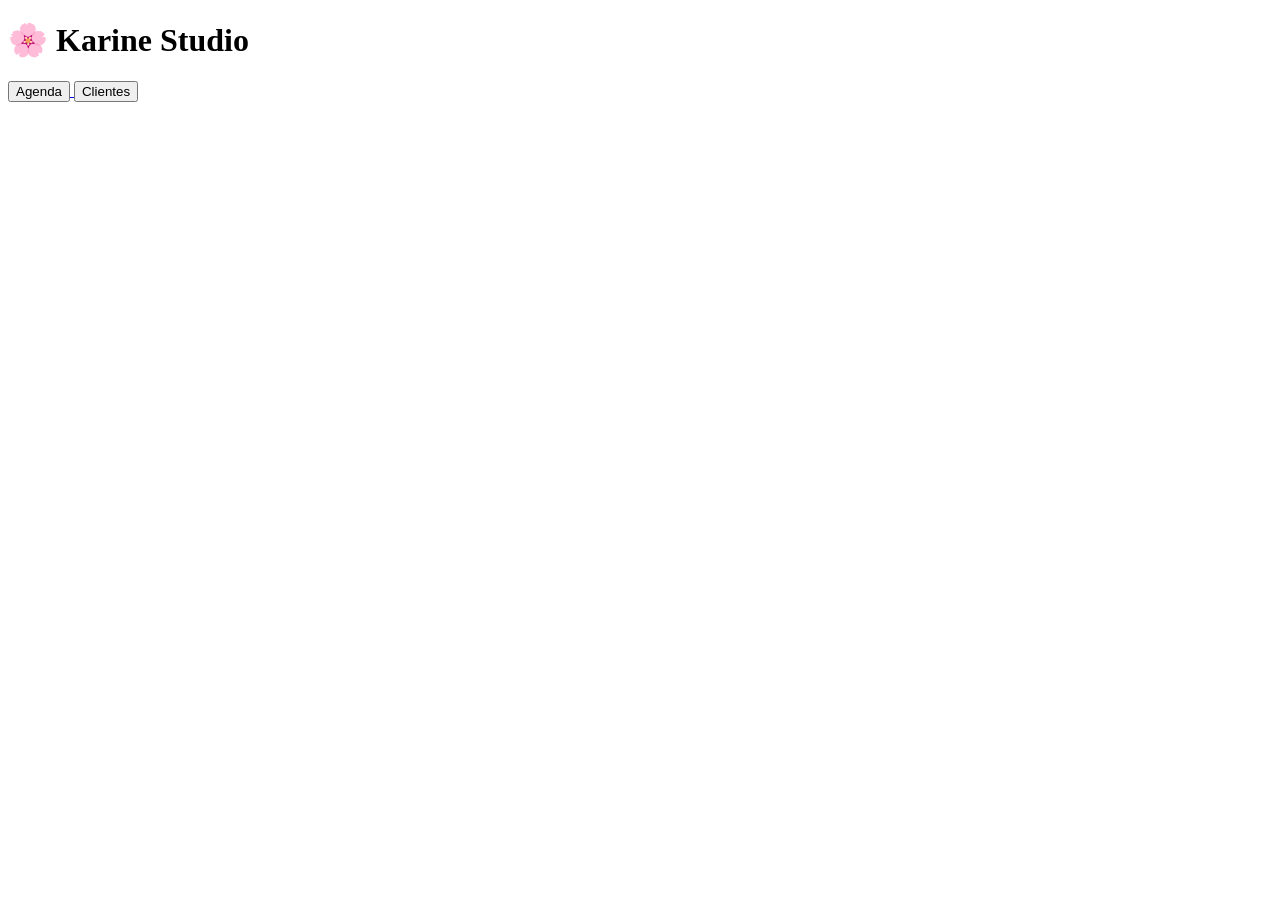
==== index.html @ 6435d078 "Add files via upload" ====
<!DOCTYPE html>
<html lang="pt-br">
<head>
<meta charset="UTF-8">
<meta name="viewport" content="width=device-width, initial-scale=1.0">

<title>Karine Studio</title>

<link rel="stylesheet" href="css/style.css">
</head>

<body>

<div class="container">

<h1>🌸 Karine Studio</h1>

<div class="menu">

<a href="agendamentos.html">
<button>Agenda</button>
</a>

<a href="clientes.html">
<button>Clientes</button>
</a>

</div>

</div>

</body>
</html>
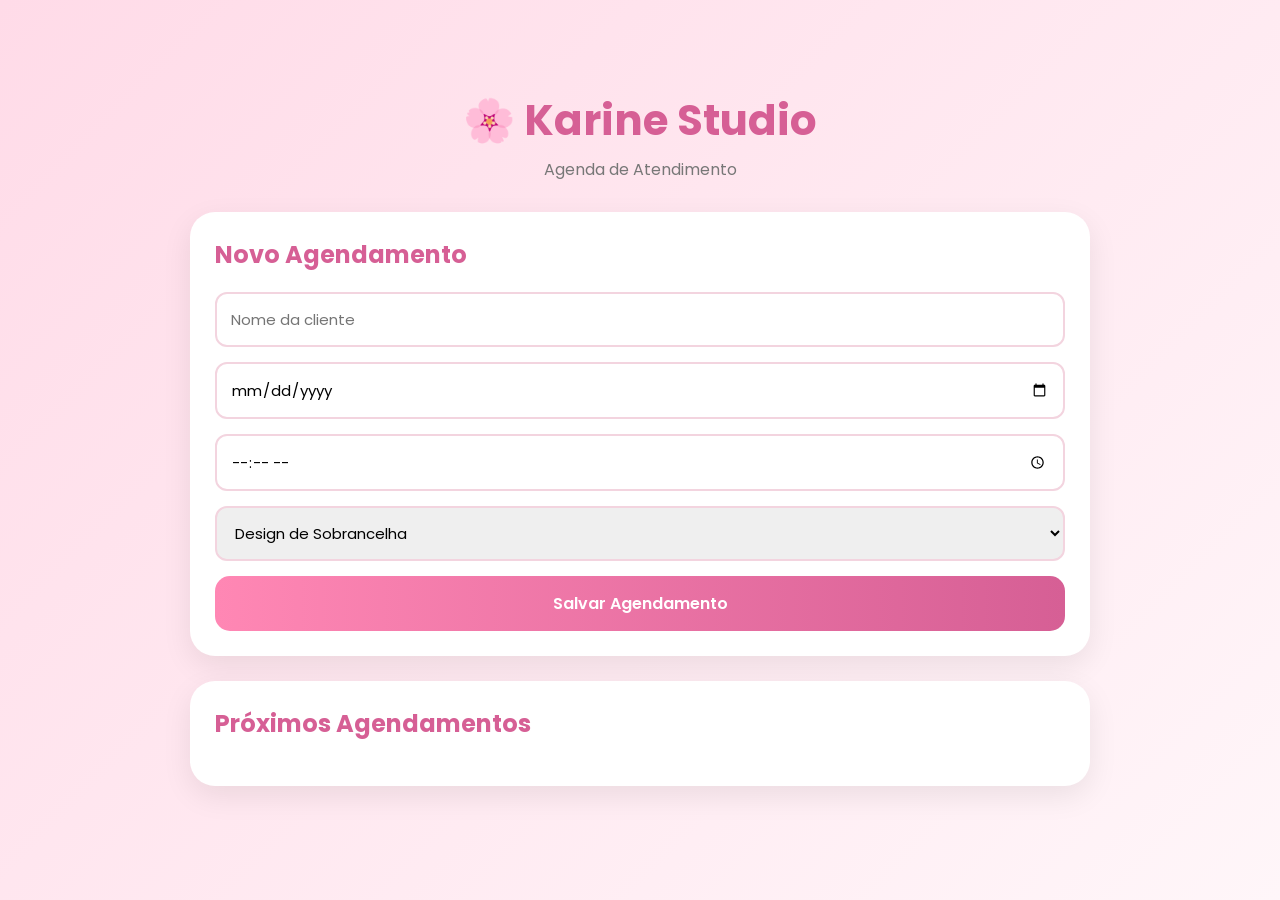
==== commit 47c40bf9: "Add files via upload" ====
--- a/index.html
+++ b/index.html
@@ -1,33 +1,67 @@
 <!DOCTYPE html>
-<html lang="pt-br">
+<html lang="pt-BR">
 <head>
 <meta charset="UTF-8">
 <meta name="viewport" content="width=device-width, initial-scale=1.0">
 
 <title>Karine Studio</title>
 
-<link rel="stylesheet" href="css/style.css">
+<link rel="stylesheet" href="style.css">
+
+<link rel="preconnect" href="https://fonts.googleapis.com">
+<link href="https://fonts.googleapis.com/css2?family=Poppins:wght@300;400;500;600;700&display=swap" rel="stylesheet">
+
 </head>
 
 <body>
 
 <div class="container">
 
+<header>
+
 <h1>🌸 Karine Studio</h1>
 
-<div class="menu">
+<p>Agenda de Atendimento</p>
 
-<a href="agendamentos.html">
-<button>Agenda</button>
-</a>
+</header>
 
-<a href="clientes.html">
-<button>Clientes</button>
-</a>
+<div class="card">
+
+<h2>Novo Agendamento</h2>
+
+<input type="text" id="nome" placeholder="Nome da cliente">
+
+<input type="date" id="data">
+
+<input type="time" id="hora">
+
+<select id="servico">
+
+<option>Design de Sobrancelha</option>
+<option>Design com Henna</option>
+<option>Brow Lamination</option>
+<option>Cílios Brasileiro</option>
+<option>Cílios 3D Egípcio</option>
+
+</select>
+
+<button onclick="salvarAgendamento()">
+Salvar Agendamento
+</button>
+
+</div>
+
+<div class="card">
+
+<h2>Próximos Agendamentos</h2>
+
+<div id="lista"></div>
 
 </div>
 
 </div>
 
+<script src="script.js"></script>
+
 </body>
 </html>
--- a/style.css
+++ b/style.css
@@ -0,0 +1,166 @@
+*{
+margin:0;
+padding:0;
+box-sizing:border-box;
+font-family:'Poppins',sans-serif;
+}
+
+body{
+
+background:
+linear-gradient(
+135deg,
+#ffdbe8,
+#fff6f9
+);
+
+min-height:100vh;
+
+display:flex;
+justify-content:center;
+align-items:center;
+
+padding:30px;
+
+}
+
+.container{
+
+width:100%;
+max-width:900px;
+
+}
+
+header{
+
+text-align:center;
+margin-bottom:30px;
+
+}
+
+header h1{
+
+font-size:42px;
+color:#d65f95;
+
+}
+
+header p{
+
+color:#777;
+margin-top:5px;
+
+}
+
+.card{
+
+background:white;
+
+padding:25px;
+
+border-radius:25px;
+
+box-shadow:
+0 10px 30px rgba(0,0,0,.08);
+
+margin-bottom:25px;
+
+}
+
+.card h2{
+
+margin-bottom:20px;
+color:#d65f95;
+
+}
+
+input,
+select{
+
+width:100%;
+
+padding:14px;
+
+margin-bottom:15px;
+
+border:2px solid #f3d4df;
+
+border-radius:12px;
+
+outline:none;
+
+font-size:15px;
+
+}
+
+input:focus,
+select:focus{
+
+border-color:#d65f95;
+
+}
+
+button{
+
+width:100%;
+
+padding:15px;
+
+border:none;
+
+border-radius:15px;
+
+background:
+linear-gradient(
+90deg,
+#ff87b4,
+#d65f95
+);
+
+color:white;
+
+font-size:16px;
+
+font-weight:600;
+
+cursor:pointer;
+
+transition:.3s;
+
+}
+
+button:hover{
+
+transform:translateY(-2px);
+
+}
+
+.agendamento{
+
+background:#fff6fa;
+
+border-left:6px solid #d65f95;
+
+padding:15px;
+
+border-radius:12px;
+
+margin-bottom:12px;
+
+}
+
+.agendamento strong{
+
+display:block;
+color:#d65f95;
+
+}
+
+.agendamento span{
+
+display:block;
+color:#555;
+
+margin-top:4px;
+
+}
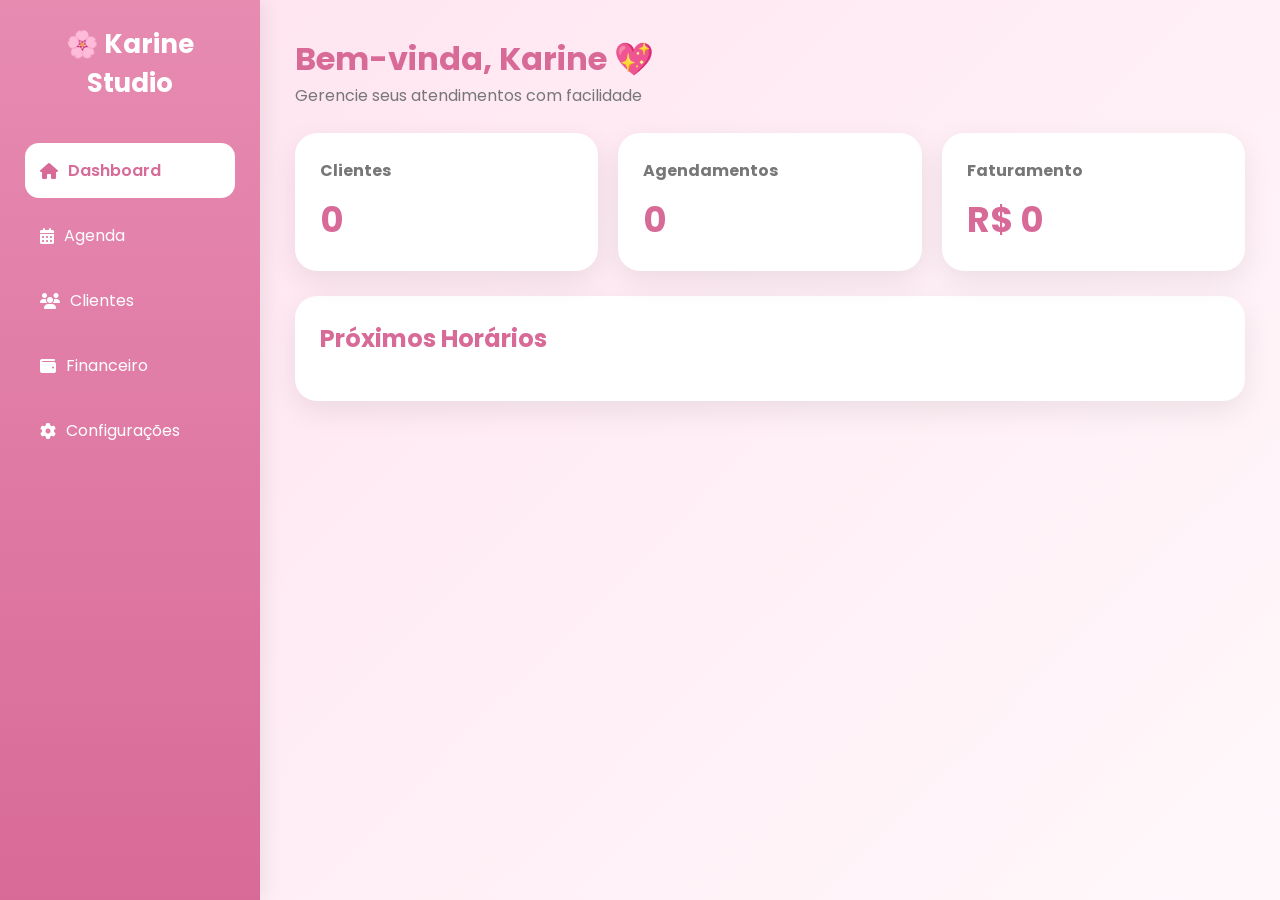
==== commit a38faa10: "Add files via upload" ====
--- a/index.html
+++ b/index.html
@@ -1,67 +1,288 @@
-<!DOCTYPE html>
-<html lang="pt-BR">
-<head>
-<meta charset="UTF-8">
-<meta name="viewport" content="width=device-width, initial-scale=1.0">
-
-<title>Karine Studio</title>
-
-<link rel="stylesheet" href="style.css">
-
-<link rel="preconnect" href="https://fonts.googleapis.com">
-<link href="https://fonts.googleapis.com/css2?family=Poppins:wght@300;400;500;600;700&display=swap" rel="stylesheet">
-
-</head>
-
-<body>
-
-<div class="container">
-
-<header>
-
-<h1>🌸 Karine Studio</h1>
-
-<p>Agenda de Atendimento</p>
-
-</header>
-
-<div class="card">
-
-<h2>Novo Agendamento</h2>
-
-<input type="text" id="nome" placeholder="Nome da cliente">
-
-<input type="date" id="data">
-
-<input type="time" id="hora">
-
-<select id="servico">
-
-<option>Design de Sobrancelha</option>
-<option>Design com Henna</option>
-<option>Brow Lamination</option>
-<option>Cílios Brasileiro</option>
-<option>Cílios 3D Egípcio</option>
-
-</select>
-
-<button onclick="salvarAgendamento()">
-Salvar Agendamento
-</button>
-
-</div>
-
-<div class="card">
-
-<h2>Próximos Agendamentos</h2>
-
-<div id="lista"></div>
-
-</div>
-
-</div>
-
-<script src="script.js"></script>
-
-</body>
+<!DOCTYPE html>
+<html lang="pt-BR">
+
+<head>
+
+<meta charset="UTF-8">
+<meta name="viewport" content="width=device-width, initial-scale=1.0">
+
+<title>Karine Studio</title>
+
+<link rel="stylesheet" href="style.css">
+
+<link rel="preconnect" href="https://fonts.googleapis.com">
+
+<link href="https://fonts.googleapis.com/css2?family=Poppins:wght@300;400;500;600;700&display=swap" rel="stylesheet">
+
+<link rel="stylesheet"
+href="https://cdnjs.cloudflare.com/ajax/libs/font-awesome/6.5.1/css/all.min.css">
+
+</head>
+
+<body>
+
+<div class="sidebar">
+
+<div class="logo">
+
+<h2>🌸 Karine Studio</h2>
+
+</div>
+
+<ul>
+
+<li class="active" onclick="mostrarTela('dashboard')">
+<i class="fa-solid fa-house"></i>
+Dashboard
+</li>
+
+<li onclick="mostrarTela('agenda')">
+<i class="fa-solid fa-calendar-days"></i>
+Agenda
+</li>
+
+<li onclick="mostrarTela('clientes')">
+<i class="fa-solid fa-users"></i>
+Clientes
+</li>
+
+<li onclick="mostrarTela('financeiro')">
+<i class="fa-solid fa-wallet"></i>
+Financeiro
+</li>
+
+<li onclick="mostrarTela('config')">
+<i class="fa-solid fa-gear"></i>
+Configurações
+</li>
+
+</ul>
+
+</div>
+
+<div class="main">
+
+<header>
+
+<h1>Bem-vinda, Karine 💖</h1>
+
+<p>Gerencie seus atendimentos com facilidade</p>
+
+</header>
+
+<!-- DASHBOARD -->
+
+<section id="dashboard" class="tela ativa">
+
+<div class="cards">
+
+<div class="card">
+
+<h3>Clientes</h3>
+
+<span id="totalClientes">
+0
+</span>
+
+</div>
+
+<div class="card">
+
+<h3>Agendamentos</h3>
+
+<span id="totalAgendamentos">
+0
+</span>
+
+</div>
+
+<div class="card">
+
+<h3>Faturamento</h3>
+
+<span id="faturamento">
+R$ 0
+</span>
+
+</div>
+
+</div>
+
+<div class="box">
+
+<h2>Próximos Horários</h2>
+
+<div id="proximosAgendamentos">
+
+</div>
+
+</div>
+
+</section>
+
+<!-- AGENDA -->
+
+<section id="agenda" class="tela">
+
+<div class="box">
+
+<h2>Novo Agendamento</h2>
+
+<input
+type="text"
+id="nome"
+placeholder="Nome da Cliente">
+
+<input
+type="text"
+id="telefone"
+placeholder="Telefone">
+
+<input
+type="date"
+id="data">
+
+<input
+type="time"
+id="hora">
+
+<select id="servico">
+
+<option>
+Design de Sobrancelha
+</option>
+
+<option>
+Design com Henna
+</option>
+
+<option>
+Brow Lamination
+</option>
+
+<option>
+Cílios Brasileiro
+</option>
+
+<option>
+Cílios 3D Egípcio
+</option>
+
+</select>
+
+<input
+type="number"
+id="valor"
+placeholder="Valor do Serviço">
+
+<button onclick="salvarAgendamento()">
+
+Salvar Agendamento
+
+</button>
+
+</div>
+
+<div class="box">
+
+<h2>Lista de Agendamentos</h2>
+
+<div id="listaAgenda">
+
+</div>
+
+</div>
+
+</section>
+
+<!-- CLIENTES -->
+
+<section id="clientes" class="tela">
+
+<div class="box">
+
+<h2>Cadastro de Clientes</h2>
+
+<input
+type="text"
+id="clienteNome"
+placeholder="Nome">
+
+<input
+type="text"
+id="clienteTelefone"
+placeholder="Telefone">
+
+<button onclick="salvarCliente()">
+
+Cadastrar Cliente
+
+</button>
+
+</div>
+
+<div class="box">
+
+<h2>Clientes Cadastrados</h2>
+
+<div id="listaClientes">
+
+</div>
+
+</div>
+
+</section>
+
+<!-- FINANCEIRO -->
+
+<section id="financeiro" class="tela">
+
+<div class="box">
+
+<h2>Resumo Financeiro</h2>
+
+<div id="listaFinanceiro">
+
+</div>
+
+</div>
+
+</section>
+
+<!-- CONFIGURAÇÕES -->
+
+<section id="config" class="tela">
+
+<div class="box">
+
+<h2>Configurações</h2>
+
+<p>
+
+Karine Studio v1.0
+
+</p>
+
+<p>
+
+Sistema Offline
+
+</p>
+
+<p>
+
+Dados salvos no navegador
+
+</p>
+
+</div>
+
+</section>
+
+</div>
+
+<script src="script.js"></script>
+
+</body>
+
 </html>
--- a/style.css
+++ b/style.css
@@ -1,166 +1,368 @@
-*{
-margin:0;
-padding:0;
-box-sizing:border-box;
-font-family:'Poppins',sans-serif;
-}
-
-body{
-
-background:
-linear-gradient(
-135deg,
-#ffdbe8,
-#fff6f9
-);
-
-min-height:100vh;
-
-display:flex;
-justify-content:center;
-align-items:center;
-
-padding:30px;
-
-}
-
-.container{
-
-width:100%;
-max-width:900px;
-
-}
-
-header{
-
-text-align:center;
-margin-bottom:30px;
-
-}
-
-header h1{
-
-font-size:42px;
-color:#d65f95;
-
-}
-
-header p{
-
-color:#777;
-margin-top:5px;
-
-}
-
-.card{
-
-background:white;
-
-padding:25px;
-
-border-radius:25px;
-
-box-shadow:
-0 10px 30px rgba(0,0,0,.08);
-
-margin-bottom:25px;
-
-}
-
-.card h2{
-
-margin-bottom:20px;
-color:#d65f95;
-
-}
-
-input,
-select{
-
-width:100%;
-
-padding:14px;
-
-margin-bottom:15px;
-
-border:2px solid #f3d4df;
-
-border-radius:12px;
-
-outline:none;
-
-font-size:15px;
-
-}
-
-input:focus,
-select:focus{
-
-border-color:#d65f95;
-
-}
-
-button{
-
-width:100%;
-
-padding:15px;
-
-border:none;
-
-border-radius:15px;
-
-background:
-linear-gradient(
-90deg,
-#ff87b4,
-#d65f95
-);
-
-color:white;
-
-font-size:16px;
-
-font-weight:600;
-
-cursor:pointer;
-
-transition:.3s;
-
-}
-
-button:hover{
-
-transform:translateY(-2px);
-
-}
-
-.agendamento{
-
-background:#fff6fa;
-
-border-left:6px solid #d65f95;
-
-padding:15px;
-
-border-radius:12px;
-
-margin-bottom:12px;
-
-}
-
-.agendamento strong{
-
-display:block;
-color:#d65f95;
-
-}
-
-.agendamento span{
-
-display:block;
-color:#555;
-
-margin-top:4px;
-
+*{
+margin:0;
+padding:0;
+box-sizing:border-box;
+font-family:'Poppins',sans-serif;
+}
+
+body{
+
+background:
+linear-gradient(
+135deg,
+#ffe3ef,
+#fff8fb
+);
+
+display:flex;
+min-height:100vh;
+
+}
+
+/* MENU LATERAL */
+
+.sidebar{
+
+width:260px;
+
+background:
+linear-gradient(
+180deg,
+#e78bb1,
+#d86a98
+);
+
+color:white;
+
+padding:25px;
+
+box-shadow:
+4px 0 20px rgba(0,0,0,.08);
+
+}
+
+.logo{
+
+text-align:center;
+margin-bottom:40px;
+
+}
+
+.logo h2{
+
+font-size:26px;
+font-weight:700;
+
+}
+
+.sidebar ul{
+
+list-style:none;
+
+}
+
+.sidebar li{
+
+padding:15px;
+margin-bottom:10px;
+
+border-radius:14px;
+
+cursor:pointer;
+
+transition:.3s;
+
+display:flex;
+align-items:center;
+gap:10px;
+
+}
+
+.sidebar li:hover{
+
+background:rgba(255,255,255,.15);
+
+}
+
+.sidebar li.active{
+
+background:white;
+color:#d86a98;
+
+font-weight:600;
+
+}
+
+/* ÁREA PRINCIPAL */
+
+.main{
+
+flex:1;
+padding:35px;
+
+}
+
+header{
+
+margin-bottom:25px;
+
+}
+
+header h1{
+
+color:#d86a98;
+font-size:32px;
+
+}
+
+header p{
+
+color:#777;
+
+}
+
+/* CARDS */
+
+.cards{
+
+display:grid;
+
+grid-template-columns:
+repeat(auto-fit,minmax(220px,1fr));
+
+gap:20px;
+
+margin-bottom:25px;
+
+}
+
+.card{
+
+background:white;
+
+padding:25px;
+
+border-radius:22px;
+
+box-shadow:
+0 10px 30px rgba(0,0,0,.08);
+
+transition:.3s;
+
+}
+
+.card:hover{
+
+transform:translateY(-4px);
+
+}
+
+.card h3{
+
+color:#777;
+font-size:16px;
+
+}
+
+.card span{
+
+display:block;
+
+margin-top:10px;
+
+font-size:35px;
+
+font-weight:700;
+
+color:#d86a98;
+
+}
+
+/* BOXES */
+
+.box{
+
+background:white;
+
+padding:25px;
+
+border-radius:22px;
+
+box-shadow:
+0 10px 30px rgba(0,0,0,.08);
+
+margin-bottom:20px;
+
+}
+
+.box h2{
+
+color:#d86a98;
+margin-bottom:20px;
+
+}
+
+/* FORMULÁRIOS */
+
+input,
+select{
+
+width:100%;
+
+padding:14px;
+
+margin-bottom:12px;
+
+border:2px solid #f2d6e2;
+
+border-radius:12px;
+
+outline:none;
+
+font-size:15px;
+
+transition:.3s;
+
+}
+
+input:focus,
+select:focus{
+
+border-color:#d86a98;
+
+}
+
+button{
+
+width:100%;
+
+padding:15px;
+
+border:none;
+
+border-radius:14px;
+
+background:
+linear-gradient(
+90deg,
+#ff9cc1,
+#d86a98
+);
+
+color:white;
+
+font-size:16px;
+
+font-weight:600;
+
+cursor:pointer;
+
+transition:.3s;
+
+}
+
+button:hover{
+
+transform:translateY(-2px);
+
+opacity:.95;
+
+}
+
+/* LISTAS */
+
+.item{
+
+background:#fff5fa;
+
+border-left:6px solid #d86a98;
+
+padding:15px;
+
+border-radius:14px;
+
+margin-bottom:12px;
+
+}
+
+.item strong{
+
+display:block;
+
+color:#d86a98;
+
+font-size:17px;
+
+}
+
+.item p{
+
+margin-top:5px;
+
+color:#555;
+
+}
+
+.item a{
+
+display:inline-block;
+
+margin-top:10px;
+
+background:#25d366;
+
+color:white;
+
+text-decoration:none;
+
+padding:10px 15px;
+
+border-radius:10px;
+
+font-size:14px;
+
+}
+
+/* TELAS */
+
+.tela{
+
+display:none;
+
+}
+
+.tela.ativa{
+
+display:block;
+
+}
+
+/* RESPONSIVO */
+
+@media(max-width:900px){
+
+body{
+
+flex-direction:column;
+
+}
+
+.sidebar{
+
+width:100%;
+
+}
+
+.main{
+
+padding:20px;
+
+}
+
+.cards{
+
+grid-template-columns:1fr;
+
+}
+
 }
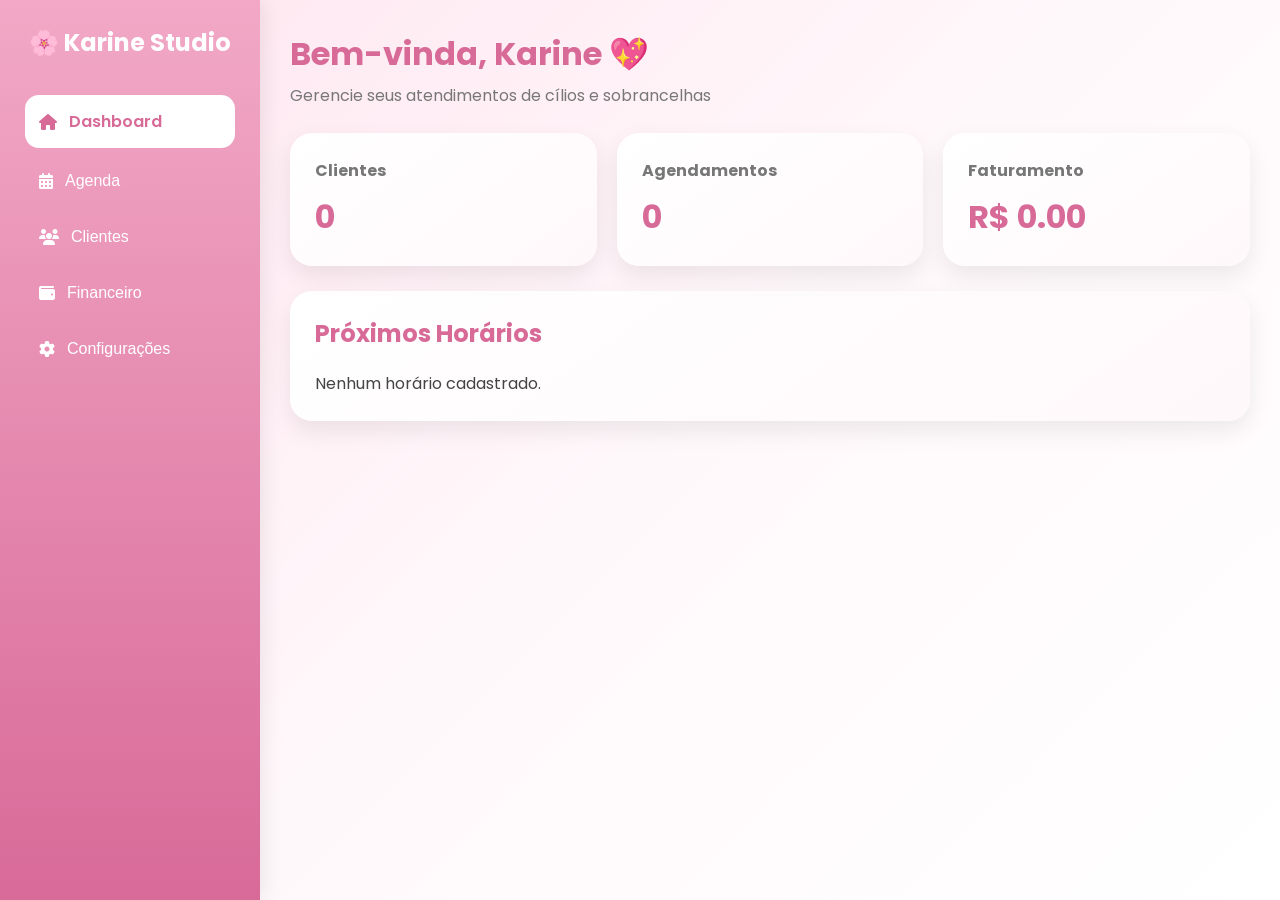
==== commit 8e4f02a4: "Add files via upload" ====
--- a/index.html
+++ b/index.html
@@ -24,34 +24,33 @@
 <div class="sidebar">
 
 <div class="logo">
-
 <h2>🌸 Karine Studio</h2>
-
 </div>
 
 <ul>
 
-<li class="active" onclick="mostrarTela('dashboard')">
+<li class="active"
+onclick="mostrarTela('dashboard', this)">
 <i class="fa-solid fa-house"></i>
 Dashboard
 </li>
 
-<li onclick="mostrarTela('agenda')">
+<li onclick="mostrarTela('agenda', this)">
 <i class="fa-solid fa-calendar-days"></i>
 Agenda
 </li>
 
-<li onclick="mostrarTela('clientes')">
+<li onclick="mostrarTela('clientes', this)">
 <i class="fa-solid fa-users"></i>
 Clientes
 </li>
 
-<li onclick="mostrarTela('financeiro')">
+<li onclick="mostrarTela('financeiro', this)">
 <i class="fa-solid fa-wallet"></i>
 Financeiro
 </li>
 
-<li onclick="mostrarTela('config')">
+<li onclick="mostrarTela('config', this)">
 <i class="fa-solid fa-gear"></i>
 Configurações
 </li>
@@ -66,7 +65,9 @@
 
 <h1>Bem-vinda, Karine 💖</h1>
 
-<p>Gerencie seus atendimentos com facilidade</p>
+<p>
+Gerencie seus atendimentos de cílios e sobrancelhas
+</p>
 
 </header>
 
@@ -77,33 +78,18 @@
 <div class="cards">
 
 <div class="card">
-
 <h3>Clientes</h3>
-
-<span id="totalClientes">
-0
-</span>
-
+<span id="totalClientes">0</span>
 </div>
 
 <div class="card">
-
 <h3>Agendamentos</h3>
-
-<span id="totalAgendamentos">
-0
-</span>
-
+<span id="totalAgendamentos">0</span>
 </div>
 
 <div class="card">
-
 <h3>Faturamento</h3>
-
-<span id="faturamento">
-R$ 0
-</span>
-
+<span id="faturamento">R$ 0,00</span>
 </div>
 
 </div>
@@ -114,6 +100,8 @@
 
 <div id="proximosAgendamentos">
 
+<p>Nenhum horário cadastrado.</p>
+
 </div>
 
 </div>
@@ -131,7 +119,7 @@
 <input
 type="text"
 id="nome"
-placeholder="Nome da Cliente">
+placeholder="Nome da cliente">
 
 <input
 type="text"
@@ -148,47 +136,33 @@
 
 <select id="servico">
 
-<option>
-Design de Sobrancelha
-</option>
-
-<option>
-Design com Henna
-</option>
-
-<option>
-Brow Lamination
-</option>
-
-<option>
-Cílios Brasileiro
-</option>
-
-<option>
-Cílios 3D Egípcio
-</option>
+<option>Design de Sobrancelha</option>
+<option>Design com Henna</option>
+<option>Brow Lamination</option>
+<option>Cílios Brasileiro</option>
+<option>Cílios 3D Egípcio</option>
 
 </select>
 
 <input
 type="number"
 id="valor"
-placeholder="Valor do Serviço">
+placeholder="Valor do serviço">
 
 <button onclick="salvarAgendamento()">
-
 Salvar Agendamento
-
 </button>
 
 </div>
 
 <div class="box">
 
-<h2>Lista de Agendamentos</h2>
+<h2>Agendamentos</h2>
 
 <div id="listaAgenda">
 
+<p>Nenhum agendamento cadastrado.</p>
+
 </div>
 
 </div>
@@ -201,12 +175,12 @@
 
 <div class="box">
 
-<h2>Cadastro de Clientes</h2>
+<h2>Cadastrar Cliente</h2>
 
 <input
 type="text"
 id="clienteNome"
-placeholder="Nome">
+placeholder="Nome da cliente">
 
 <input
 type="text"
@@ -227,6 +201,8 @@
 
 <div id="listaClientes">
 
+<p>Nenhum cliente cadastrado.</p>
+
 </div>
 
 </div>
@@ -239,17 +215,19 @@
 
 <div class="box">
 
-<h2>Resumo Financeiro</h2>
+<h2>Financeiro</h2>
 
 <div id="listaFinanceiro">
 
-</div>
-
-</div>
-
-</section>
-
-<!-- CONFIGURAÇÕES -->
+<p>Nenhum atendimento finalizado.</p>
+
+</div>
+
+</div>
+
+</section>
+
+<!-- CONFIG -->
 
 <section id="config" class="tela">
 
@@ -257,23 +235,10 @@
 
 <h2>Configurações</h2>
 
-<p>
-
-Karine Studio v1.0
-
-</p>
-
-<p>
-
-Sistema Offline
-
-</p>
-
-<p>
-
-Dados salvos no navegador
-
-</p>
+<p>🌸 Karine Studio v1.0</p>
+<p>💾 Dados salvos no navegador</p>
+<p>📱 Integração WhatsApp</p>
+<p>💖 Sistema Offline</p>
 
 </div>
 
--- a/style.css
+++ b/style.css
@@ -1,3 +1,7 @@
+/* ==========================
+   RESET
+========================== */
+
 *{
 margin:0;
 padding:0;
@@ -6,363 +10,490 @@
 }
 
 body{
+display:flex;
+min-height:100vh;
+background:linear-gradient(
+135deg,
+#ffe5ef 0%,
+#fff8fb 50%,
+#ffffff 100%
+);
+color:#444;
+}
+
+/* ==========================
+   MENU LATERAL
+========================== */
+
+.sidebar{
+
+width:260px;
+
+background:
+linear-gradient(
+180deg,
+#f2a8c6,
+#d86a98
+);
+
+color:white;
+
+padding:25px;
+
+position:fixed;
+
+left:0;
+top:0;
+
+height:100vh;
+
+overflow-y:auto;
+
+box-shadow:
+4px 0 20px rgba(0,0,0,.08);
+
+}
+
+.logo{
+
+text-align:center;
+
+margin-bottom:35px;
+
+}
+
+.logo h2{
+
+font-size:24px;
+
+font-weight:700;
+
+}
+
+.sidebar ul{
+
+list-style:none;
+
+}
+
+.sidebar li{
+
+padding:14px;
+
+border-radius:14px;
+
+margin-bottom:10px;
+
+cursor:pointer;
+
+display:flex;
+
+align-items:center;
+
+gap:12px;
+
+transition:.3s;
+
+font-weight:500;
+
+}
+
+.sidebar li:hover{
+
+background:
+rgba(255,255,255,.15);
+
+}
+
+.sidebar li.active{
+
+background:white;
+
+color:#d86a98;
+
+font-weight:600;
+
+}
+
+/* ==========================
+   CONTEÚDO
+========================== */
+
+.main{
+
+margin-left:260px;
+
+width:100%;
+
+padding:30px;
+
+}
+
+header{
+
+margin-bottom:25px;
+
+}
+
+header h1{
+
+font-size:32px;
+
+color:#d86a98;
+
+margin-bottom:5px;
+
+}
+
+header p{
+
+color:#777;
+
+}
+
+/* ==========================
+   CARDS DASHBOARD
+========================== */
+
+.cards{
+
+display:grid;
+
+grid-template-columns:
+repeat(auto-fit,minmax(220px,1fr));
+
+gap:20px;
+
+margin-bottom:25px;
+
+}
+
+.card{
+
+background:white;
+
+padding:25px;
+
+border-radius:22px;
+
+box-shadow:
+0 10px 25px rgba(0,0,0,.08);
+
+transition:.3s;
+
+}
+
+.card:hover{
+
+transform:translateY(-4px);
+
+}
+
+.card h3{
+
+font-size:16px;
+
+color:#777;
+
+margin-bottom:10px;
+
+}
+
+.card span{
+
+font-size:32px;
+
+font-weight:700;
+
+color:#d86a98;
+
+}
+
+/* ==========================
+   BOXES
+========================== */
+
+.box{
+
+background:white;
+
+padding:25px;
+
+border-radius:22px;
+
+box-shadow:
+0 10px 25px rgba(0,0,0,.08);
+
+margin-bottom:20px;
+
+}
+
+.box h2{
+
+color:#d86a98;
+
+margin-bottom:20px;
+
+}
+
+/* ==========================
+   FORMULÁRIOS
+========================== */
+
+input,
+select{
+
+width:100%;
+
+padding:14px;
+
+margin-bottom:12px;
+
+border:2px solid #f3d8e4;
+
+border-radius:12px;
+
+outline:none;
+
+font-size:15px;
+
+transition:.3s;
+
+}
+
+input:focus,
+select:focus{
+
+border-color:#d86a98;
+
+}
+
+/* ==========================
+   BOTÕES
+========================== */
+
+button{
+
+width:100%;
+
+padding:14px;
+
+border:none;
+
+border-radius:12px;
 
 background:
 linear-gradient(
 135deg,
-#ffe3ef,
+#ffb4d0,
+#d86a98
+);
+
+color:white;
+
+font-weight:600;
+
+cursor:pointer;
+
+transition:.3s;
+
+margin-top:5px;
+
+}
+
+button:hover{
+
+transform:translateY(-2px);
+
+box-shadow:
+0 8px 18px rgba(216,106,152,.30);
+
+}
+
+/* ==========================
+   AGENDAMENTOS
+========================== */
+
+.item{
+
+background:#fff5fa;
+
+border-left:6px solid #d86a98;
+
+padding:15px;
+
+border-radius:14px;
+
+margin-bottom:12px;
+
+}
+
+.item strong{
+
+display:block;
+
+font-size:17px;
+
+color:#d86a98;
+
+margin-bottom:6px;
+
+}
+
+.item p{
+
+margin-bottom:5px;
+
+color:#555;
+
+}
+
+/* ==========================
+   BOTÃO WHATSAPP
+========================== */
+
+.item a{
+
+display:inline-block;
+
+margin-top:10px;
+
+padding:10px 15px;
+
+border-radius:10px;
+
+background:#25D366;
+
+color:white;
+
+text-decoration:none;
+
+font-size:14px;
+
+font-weight:500;
+
+margin-right:8px;
+
+transition:.3s;
+
+}
+
+.item a:hover{
+
+transform:scale(1.03);
+
+}
+
+/* ==========================
+   TELAS
+========================== */
+
+.tela{
+
+display:none;
+
+}
+
+.tela.ativa{
+
+display:block;
+
+animation:fade .3s ease;
+
+}
+
+@keyframes fade{
+
+from{
+
+opacity:0;
+transform:translateY(10px);
+
+}
+
+to{
+
+opacity:1;
+transform:translateY(0);
+
+}
+
+}
+
+/* ==========================
+   SCROLL
+========================== */
+
+::-webkit-scrollbar{
+
+width:8px;
+
+}
+
+::-webkit-scrollbar-thumb{
+
+background:#d86a98;
+
+border-radius:20px;
+
+}
+
+/* ==========================
+   RESPONSIVO
+========================== */
+
+@media(max-width:900px){
+
+body{
+
+flex-direction:column;
+
+}
+
+.sidebar{
+
+position:relative;
+
+width:100%;
+
+height:auto;
+
+}
+
+.main{
+
+margin-left:0;
+
+padding:20px;
+
+}
+
+.cards{
+
+grid-template-columns:1fr;
+
+}
+
+header h1{
+
+font-size:26px;
+
+}
+
+}
+
+/* ==========================
+   EFEITO MÁRMORE
+========================== */
+
+.card,
+.box{
+
+background:
+linear-gradient(
+145deg,
+#ffffff,
 #fff8fb
 );
 
-display:flex;
-min-height:100vh;
-
-}
-
-/* MENU LATERAL */
-
-.sidebar{
-
-width:260px;
-
-background:
-linear-gradient(
-180deg,
-#e78bb1,
-#d86a98
-);
-
-color:white;
-
-padding:25px;
-
-box-shadow:
-4px 0 20px rgba(0,0,0,.08);
-
-}
-
-.logo{
-
-text-align:center;
-margin-bottom:40px;
-
-}
-
-.logo h2{
-
-font-size:26px;
-font-weight:700;
-
-}
-
-.sidebar ul{
-
-list-style:none;
-
-}
-
-.sidebar li{
-
-padding:15px;
-margin-bottom:10px;
-
-border-radius:14px;
-
-cursor:pointer;
-
-transition:.3s;
-
-display:flex;
-align-items:center;
-gap:10px;
-
-}
-
-.sidebar li:hover{
-
-background:rgba(255,255,255,.15);
-
-}
-
-.sidebar li.active{
-
-background:white;
-color:#d86a98;
-
-font-weight:600;
-
-}
-
-/* ÁREA PRINCIPAL */
-
-.main{
-
-flex:1;
-padding:35px;
-
-}
-
-header{
-
-margin-bottom:25px;
-
-}
-
-header h1{
-
-color:#d86a98;
-font-size:32px;
-
-}
-
-header p{
-
-color:#777;
-
-}
-
-/* CARDS */
-
-.cards{
-
-display:grid;
-
-grid-template-columns:
-repeat(auto-fit,minmax(220px,1fr));
-
-gap:20px;
-
-margin-bottom:25px;
-
-}
-
-.card{
-
-background:white;
-
-padding:25px;
-
-border-radius:22px;
-
-box-shadow:
-0 10px 30px rgba(0,0,0,.08);
-
-transition:.3s;
-
-}
-
-.card:hover{
-
-transform:translateY(-4px);
-
-}
-
-.card h3{
-
-color:#777;
-font-size:16px;
-
-}
-
-.card span{
-
-display:block;
-
-margin-top:10px;
-
-font-size:35px;
-
-font-weight:700;
-
-color:#d86a98;
-
-}
-
-/* BOXES */
-
-.box{
-
-background:white;
-
-padding:25px;
-
-border-radius:22px;
-
-box-shadow:
-0 10px 30px rgba(0,0,0,.08);
-
-margin-bottom:20px;
-
-}
-
-.box h2{
-
-color:#d86a98;
-margin-bottom:20px;
-
-}
-
-/* FORMULÁRIOS */
-
-input,
-select{
-
-width:100%;
-
-padding:14px;
-
-margin-bottom:12px;
-
-border:2px solid #f2d6e2;
-
-border-radius:12px;
-
-outline:none;
-
-font-size:15px;
-
-transition:.3s;
-
-}
-
-input:focus,
-select:focus{
-
-border-color:#d86a98;
-
-}
-
-button{
-
-width:100%;
-
-padding:15px;
-
-border:none;
-
-border-radius:14px;
-
-background:
-linear-gradient(
-90deg,
-#ff9cc1,
-#d86a98
-);
-
-color:white;
-
-font-size:16px;
-
-font-weight:600;
-
-cursor:pointer;
-
-transition:.3s;
-
-}
-
-button:hover{
-
-transform:translateY(-2px);
-
-opacity:.95;
-
-}
-
-/* LISTAS */
-
-.item{
-
-background:#fff5fa;
-
-border-left:6px solid #d86a98;
-
-padding:15px;
-
-border-radius:14px;
-
-margin-bottom:12px;
-
-}
-
-.item strong{
-
-display:block;
-
-color:#d86a98;
-
-font-size:17px;
-
-}
-
-.item p{
-
-margin-top:5px;
-
-color:#555;
-
-}
-
-.item a{
-
-display:inline-block;
-
-margin-top:10px;
-
-background:#25d366;
-
-color:white;
-
-text-decoration:none;
-
-padding:10px 15px;
-
-border-radius:10px;
-
-font-size:14px;
-
-}
-
-/* TELAS */
-
-.tela{
-
-display:none;
-
-}
-
-.tela.ativa{
-
-display:block;
-
-}
-
-/* RESPONSIVO */
-
-@media(max-width:900px){
-
-body{
-
-flex-direction:column;
-
-}
-
-.sidebar{
-
-width:100%;
-
-}
-
-.main{
-
-padding:20px;
-
-}
-
-.cards{
-
-grid-template-columns:1fr;
-
-}
-
 }
